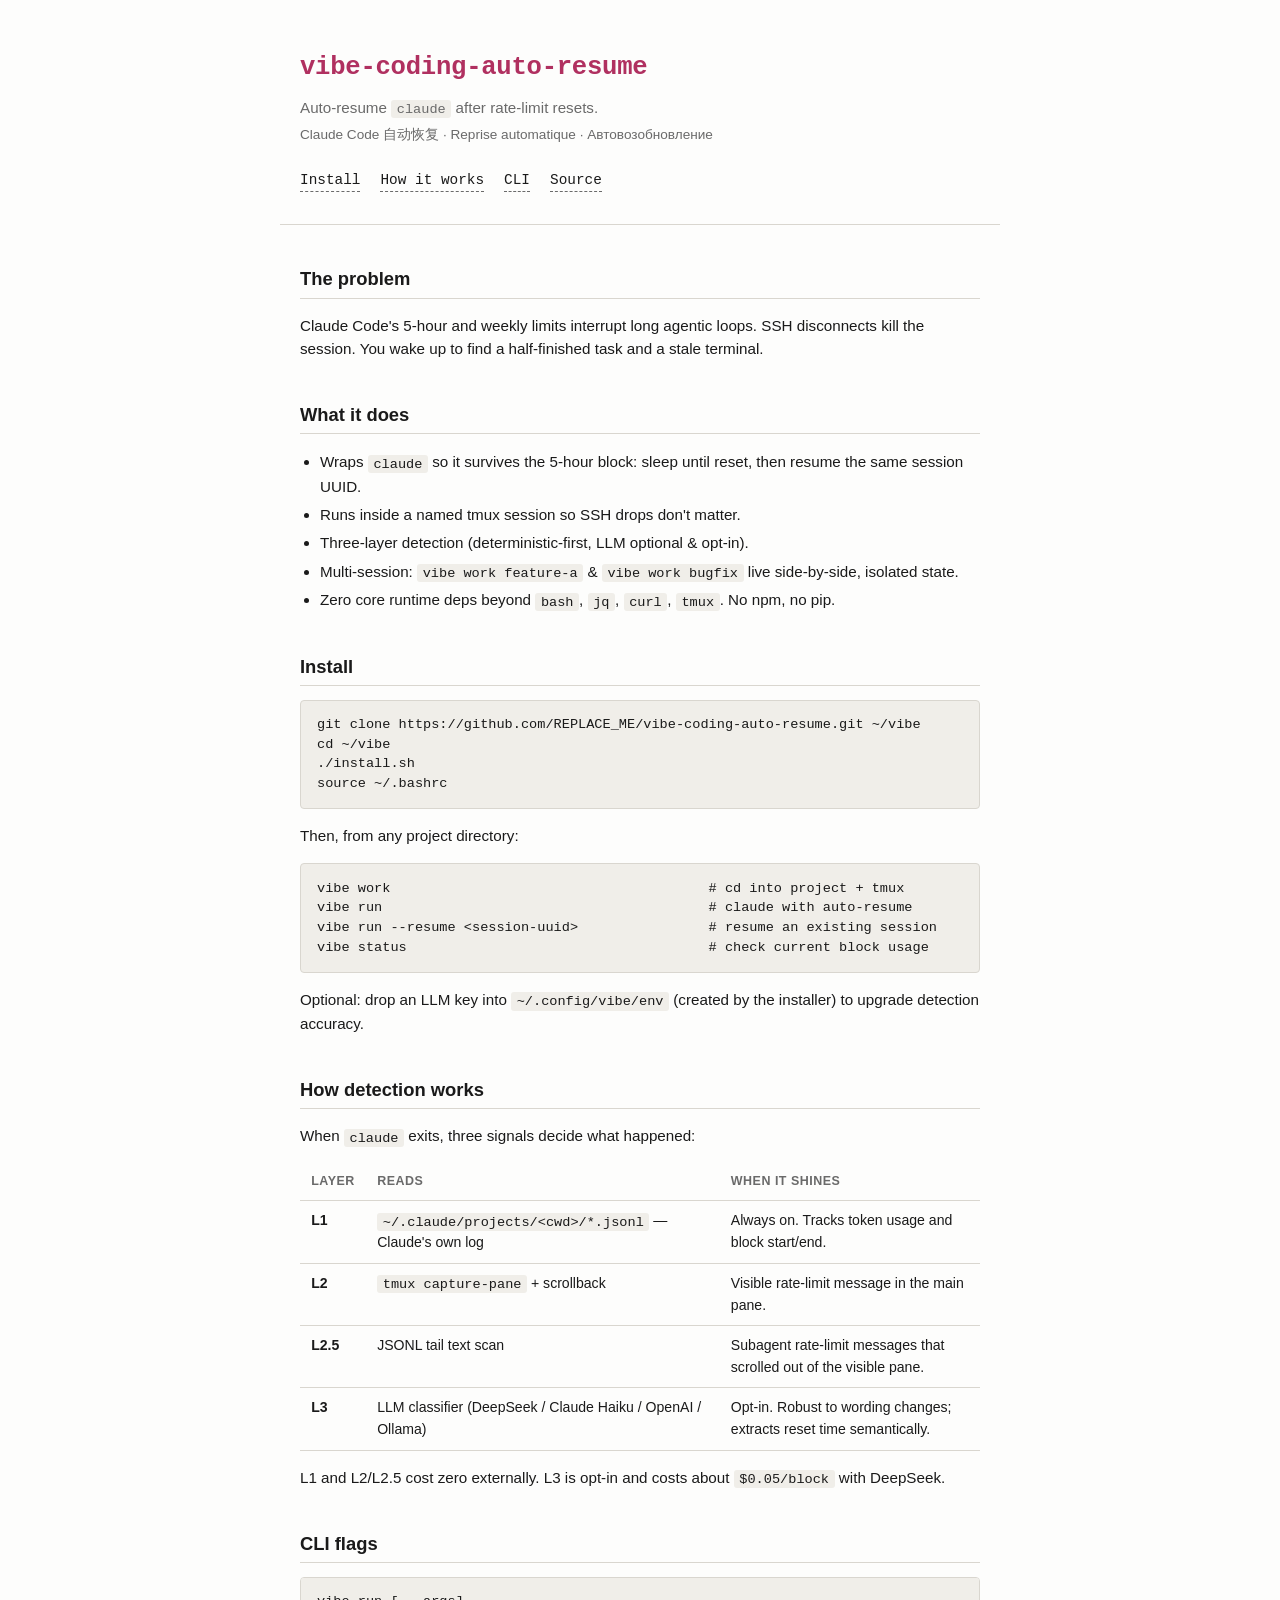
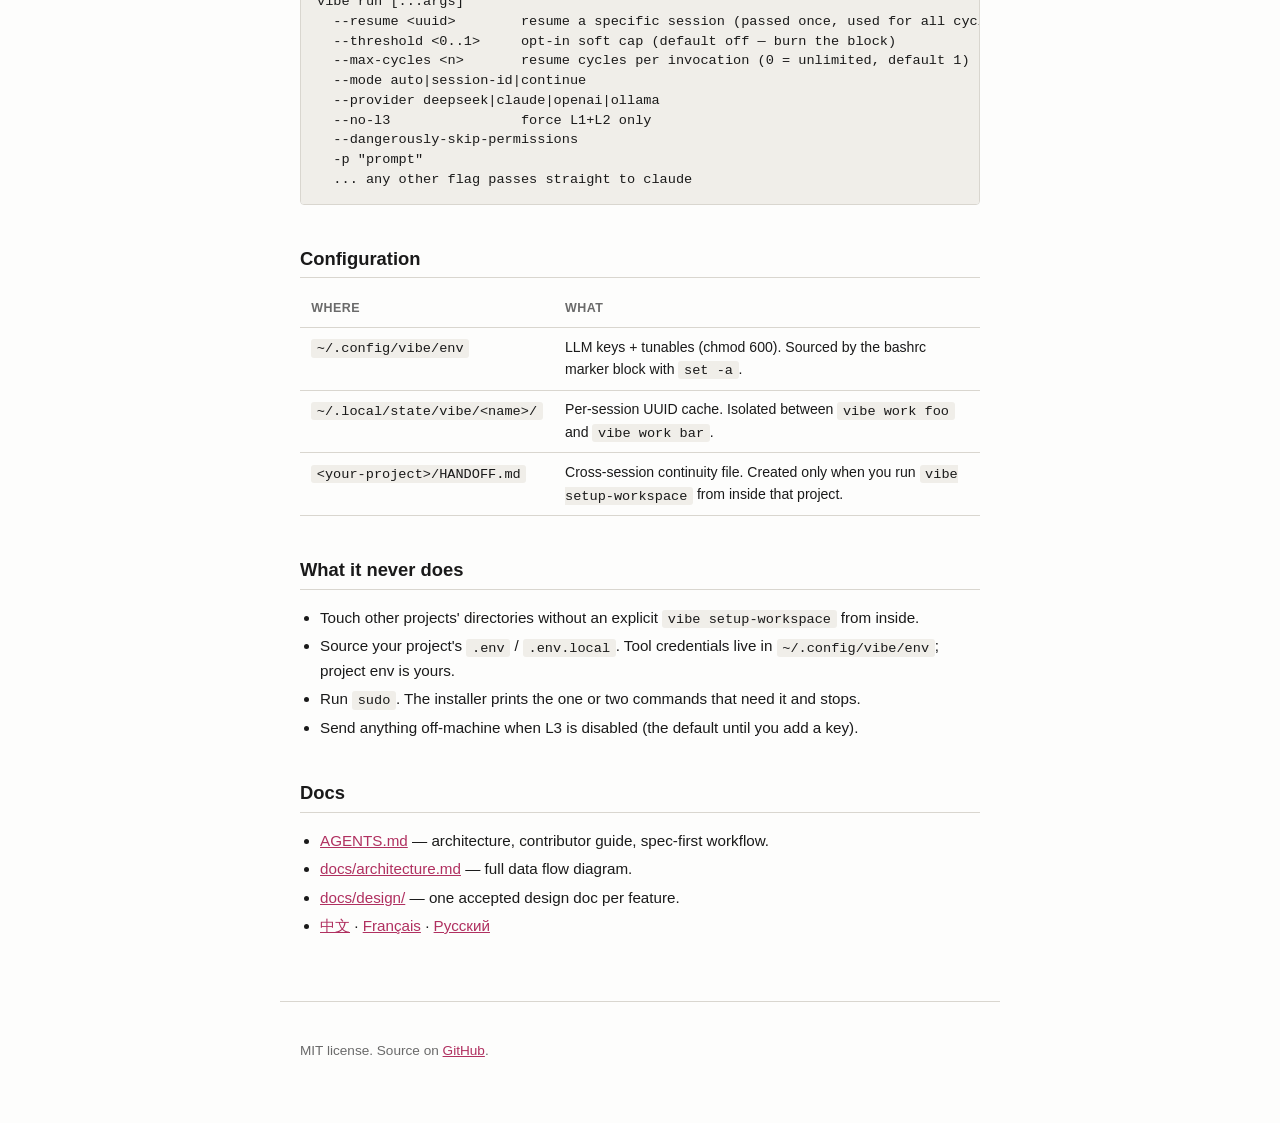
==== site/index.html @ 77d7ab47 "feat: initial public release vibe-coding-auto-resume v1: wraps the Claude Code CLI inside tmux, dete" ====
<!doctype html>
<html lang="en">
<head>
  <meta charset="utf-8">
  <meta name="viewport" content="width=device-width, initial-scale=1">
  <title>vibe-coding-auto-resume — auto-resume Claude Code after rate limits</title>
  <meta name="description" content="Auto-resume Claude Code CLI after rate-limit resets. Claude Code 自动恢复. Reprise automatique Claude Code. Автовозобновление Claude Code. tmux + JSONL + optional LLM detection.">
  <link rel="stylesheet" href="style.css">
</head>
<body>

<header>
  <h1>vibe-coding-auto-resume</h1>
  <p class="tagline">Auto-resume <code>claude</code> after rate-limit resets. <span class="alt">Claude Code 自动恢复 · Reprise automatique · Автовозобновление</span></p>
  <nav>
    <a href="#install">Install</a>
    <a href="#how">How it works</a>
    <a href="#flags">CLI</a>
    <a href="https://github.com/REPLACE_ME/vibe-coding-auto-resume">Source</a>
  </nav>
</header>

<main>

<section>
  <h2>The problem</h2>
  <p>Claude Code's 5-hour and weekly limits interrupt long agentic loops. SSH disconnects kill the session. You wake up to find a half-finished task and a stale terminal.</p>
</section>

<section>
  <h2>What it does</h2>
  <ul>
    <li>Wraps <code>claude</code> so it survives the 5-hour block: sleep until reset, then resume the same session UUID.</li>
    <li>Runs inside a named tmux session so SSH drops don't matter.</li>
    <li>Three-layer detection (deterministic-first, LLM optional &amp; opt-in).</li>
    <li>Multi-session: <code>vibe work feature-a</code> &amp; <code>vibe work bugfix</code> live side-by-side, isolated state.</li>
    <li>Zero core runtime deps beyond <code>bash</code>, <code>jq</code>, <code>curl</code>, <code>tmux</code>. No npm, no pip.</li>
  </ul>
</section>

<section id="install">
  <h2>Install</h2>
<pre><code>git clone https://github.com/REPLACE_ME/vibe-coding-auto-resume.git ~/vibe
cd ~/vibe
./install.sh
source ~/.bashrc</code></pre>
  <p>Then, from any project directory:</p>
<pre><code>vibe work                                       # cd into project + tmux
vibe run                                        # claude with auto-resume
vibe run --resume &lt;session-uuid&gt;                # resume an existing session
vibe status                                     # check current block usage</code></pre>
  <p>Optional: drop an LLM key into <code>~/.config/vibe/env</code> (created by the installer) to upgrade detection accuracy.</p>
</section>

<section id="how">
  <h2>How detection works</h2>
  <p>When <code>claude</code> exits, three signals decide what happened:</p>
  <table>
    <tr><th>Layer</th><th>Reads</th><th>When it shines</th></tr>
    <tr><td><strong>L1</strong></td><td><code>~/.claude/projects/&lt;cwd&gt;/*.jsonl</code> — Claude's own log</td><td>Always on. Tracks token usage and block start/end.</td></tr>
    <tr><td><strong>L2</strong></td><td><code>tmux capture-pane</code> + scrollback</td><td>Visible rate-limit message in the main pane.</td></tr>
    <tr><td><strong>L2.5</strong></td><td>JSONL tail text scan</td><td>Subagent rate-limit messages that scrolled out of the visible pane.</td></tr>
    <tr><td><strong>L3</strong></td><td>LLM classifier (DeepSeek / Claude Haiku / OpenAI / Ollama)</td><td>Opt-in. Robust to wording changes; extracts reset time semantically.</td></tr>
  </table>
  <p>L1 and L2/L2.5 cost zero externally. L3 is opt-in and costs about <code>$0.05/block</code> with DeepSeek.</p>
</section>

<section id="flags">
  <h2>CLI flags</h2>
<pre><code>vibe run [...args]
  --resume &lt;uuid&gt;        resume a specific session (passed once, used for all cycles)
  --threshold &lt;0..1&gt;     opt-in soft cap (default off — burn the block)
  --max-cycles &lt;n&gt;       resume cycles per invocation (0 = unlimited, default 1)
  --mode auto|session-id|continue
  --provider deepseek|claude|openai|ollama
  --no-l3                force L1+L2 only
  --dangerously-skip-permissions
  -p "prompt"
  ... any other flag passes straight to claude</code></pre>
</section>

<section>
  <h2>Configuration</h2>
  <table>
    <tr><th>Where</th><th>What</th></tr>
    <tr><td><code>~/.config/vibe/env</code></td><td>LLM keys + tunables (chmod 600). Sourced by the bashrc marker block with <code>set -a</code>.</td></tr>
    <tr><td><code>~/.local/state/vibe/&lt;name&gt;/</code></td><td>Per-session UUID cache. Isolated between <code>vibe work foo</code> and <code>vibe work bar</code>.</td></tr>
    <tr><td><code>&lt;your-project&gt;/HANDOFF.md</code></td><td>Cross-session continuity file. Created only when you run <code>vibe setup-workspace</code> from inside that project.</td></tr>
  </table>
</section>

<section>
  <h2>What it never does</h2>
  <ul>
    <li>Touch other projects' directories without an explicit <code>vibe setup-workspace</code> from inside.</li>
    <li>Source your project's <code>.env</code> / <code>.env.local</code>. Tool credentials live in <code>~/.config/vibe/env</code>; project env is yours.</li>
    <li>Run <code>sudo</code>. The installer prints the one or two commands that need it and stops.</li>
    <li>Send anything off-machine when L3 is disabled (the default until you add a key).</li>
  </ul>
</section>

<section>
  <h2>Docs</h2>
  <ul>
    <li><a href="https://github.com/REPLACE_ME/vibe-coding-auto-resume/blob/main/AGENTS.md">AGENTS.md</a> — architecture, contributor guide, spec-first workflow.</li>
    <li><a href="https://github.com/REPLACE_ME/vibe-coding-auto-resume/blob/main/docs/architecture.md">docs/architecture.md</a> — full data flow diagram.</li>
    <li><a href="https://github.com/REPLACE_ME/vibe-coding-auto-resume/tree/main/docs/design">docs/design/</a> — one accepted design doc per feature.</li>
    <li><a href="https://github.com/REPLACE_ME/vibe-coding-auto-resume/blob/main/README.zh.md">中文</a> · <a href="https://github.com/REPLACE_ME/vibe-coding-auto-resume/blob/main/README.fr.md">Français</a> · <a href="https://github.com/REPLACE_ME/vibe-coding-auto-resume/blob/main/README.ru.md">Русский</a></li>
  </ul>
</section>

</main>

<footer>
  <p>MIT license. Source on <a href="https://github.com/REPLACE_ME/vibe-coding-auto-resume">GitHub</a>.</p>
</footer>

</body>
</html>
---- site/style.css ----
/* vibe-coding-auto-resume — minimal terminal-flavored site. No JS. */

:root {
  --bg: #fdfdfc;
  --fg: #1a1a1a;
  --muted: #6a6a6a;
  --accent: #b03060;
  --code-bg: #f0eee9;
  --border: #d9d6cf;
  --max-w: 720px;
}

@media (prefers-color-scheme: dark) {
  :root {
    --bg: #1a1a1a;
    --fg: #e8e6e0;
    --muted: #9a9890;
    --accent: #ff8aa5;
    --code-bg: #262420;
    --border: #3a3833;
  }
}

* { box-sizing: border-box; }

html { font-size: 16px; }

body {
  font-family: -apple-system, BlinkMacSystemFont, "Segoe UI", "Helvetica Neue", "PingFang SC", "Hiragino Sans GB", "Microsoft YaHei", sans-serif;
  line-height: 1.55;
  margin: 0;
  padding: 0;
  color: var(--fg);
  background: var(--bg);
  -webkit-font-smoothing: antialiased;
}

header, main, footer {
  max-width: var(--max-w);
  margin: 0 auto;
  padding: 0 1.25rem;
}

header {
  padding-top: 3rem;
  padding-bottom: 2rem;
  border-bottom: 1px solid var(--border);
  margin-bottom: 2rem;
}

h1 {
  font-family: ui-monospace, SFMono-Regular, "SF Mono", Menlo, Consolas, "Liberation Mono", monospace;
  font-size: 1.6rem;
  margin: 0 0 0.5rem;
  color: var(--accent);
  letter-spacing: -0.01em;
}

h2 {
  font-size: 1.15rem;
  margin-top: 2.5rem;
  margin-bottom: 0.75rem;
  border-bottom: 1px solid var(--border);
  padding-bottom: 0.25rem;
}

.tagline {
  color: var(--muted);
  margin: 0.5rem 0 1.5rem;
  font-size: 0.95rem;
}

.alt {
  color: var(--muted);
  font-size: 0.85rem;
  display: block;
  margin-top: 0.25rem;
}

nav {
  display: flex;
  gap: 1.25rem;
  flex-wrap: wrap;
  font-family: ui-monospace, SFMono-Regular, monospace;
  font-size: 0.9rem;
}

nav a {
  color: var(--fg);
  text-decoration: none;
  border-bottom: 1px dashed var(--muted);
}
nav a:hover { color: var(--accent); border-bottom-style: solid; }

main p, main li { font-size: 0.95rem; }

a { color: var(--accent); }
a:hover { text-decoration: underline; }

code, pre {
  font-family: ui-monospace, SFMono-Regular, "SF Mono", Menlo, Consolas, "Liberation Mono", monospace;
  font-size: 0.85rem;
}

code {
  background: var(--code-bg);
  padding: 0.1rem 0.35rem;
  border-radius: 3px;
}

pre {
  background: var(--code-bg);
  padding: 0.9rem 1rem;
  border-radius: 4px;
  border: 1px solid var(--border);
  overflow-x: auto;
  line-height: 1.45;
}

pre code {
  background: transparent;
  padding: 0;
}

table {
  border-collapse: collapse;
  width: 100%;
  margin: 0.75rem 0;
  font-size: 0.88rem;
}

th, td {
  text-align: left;
  vertical-align: top;
  padding: 0.55rem 0.7rem;
  border-bottom: 1px solid var(--border);
}

th {
  font-weight: 600;
  color: var(--muted);
  font-size: 0.78rem;
  text-transform: uppercase;
  letter-spacing: 0.04em;
}

ul {
  padding-left: 1.25rem;
}

li { margin: 0.3rem 0; }

footer {
  margin-top: 4rem;
  padding-top: 1.5rem;
  padding-bottom: 3rem;
  border-top: 1px solid var(--border);
  color: var(--muted);
  font-size: 0.85rem;
}

@media (max-width: 540px) {
  h1 { font-size: 1.35rem; }
  h2 { font-size: 1.05rem; }
  nav { gap: 0.9rem; }
  table { font-size: 0.82rem; }
  pre, code { font-size: 0.78rem; }
}
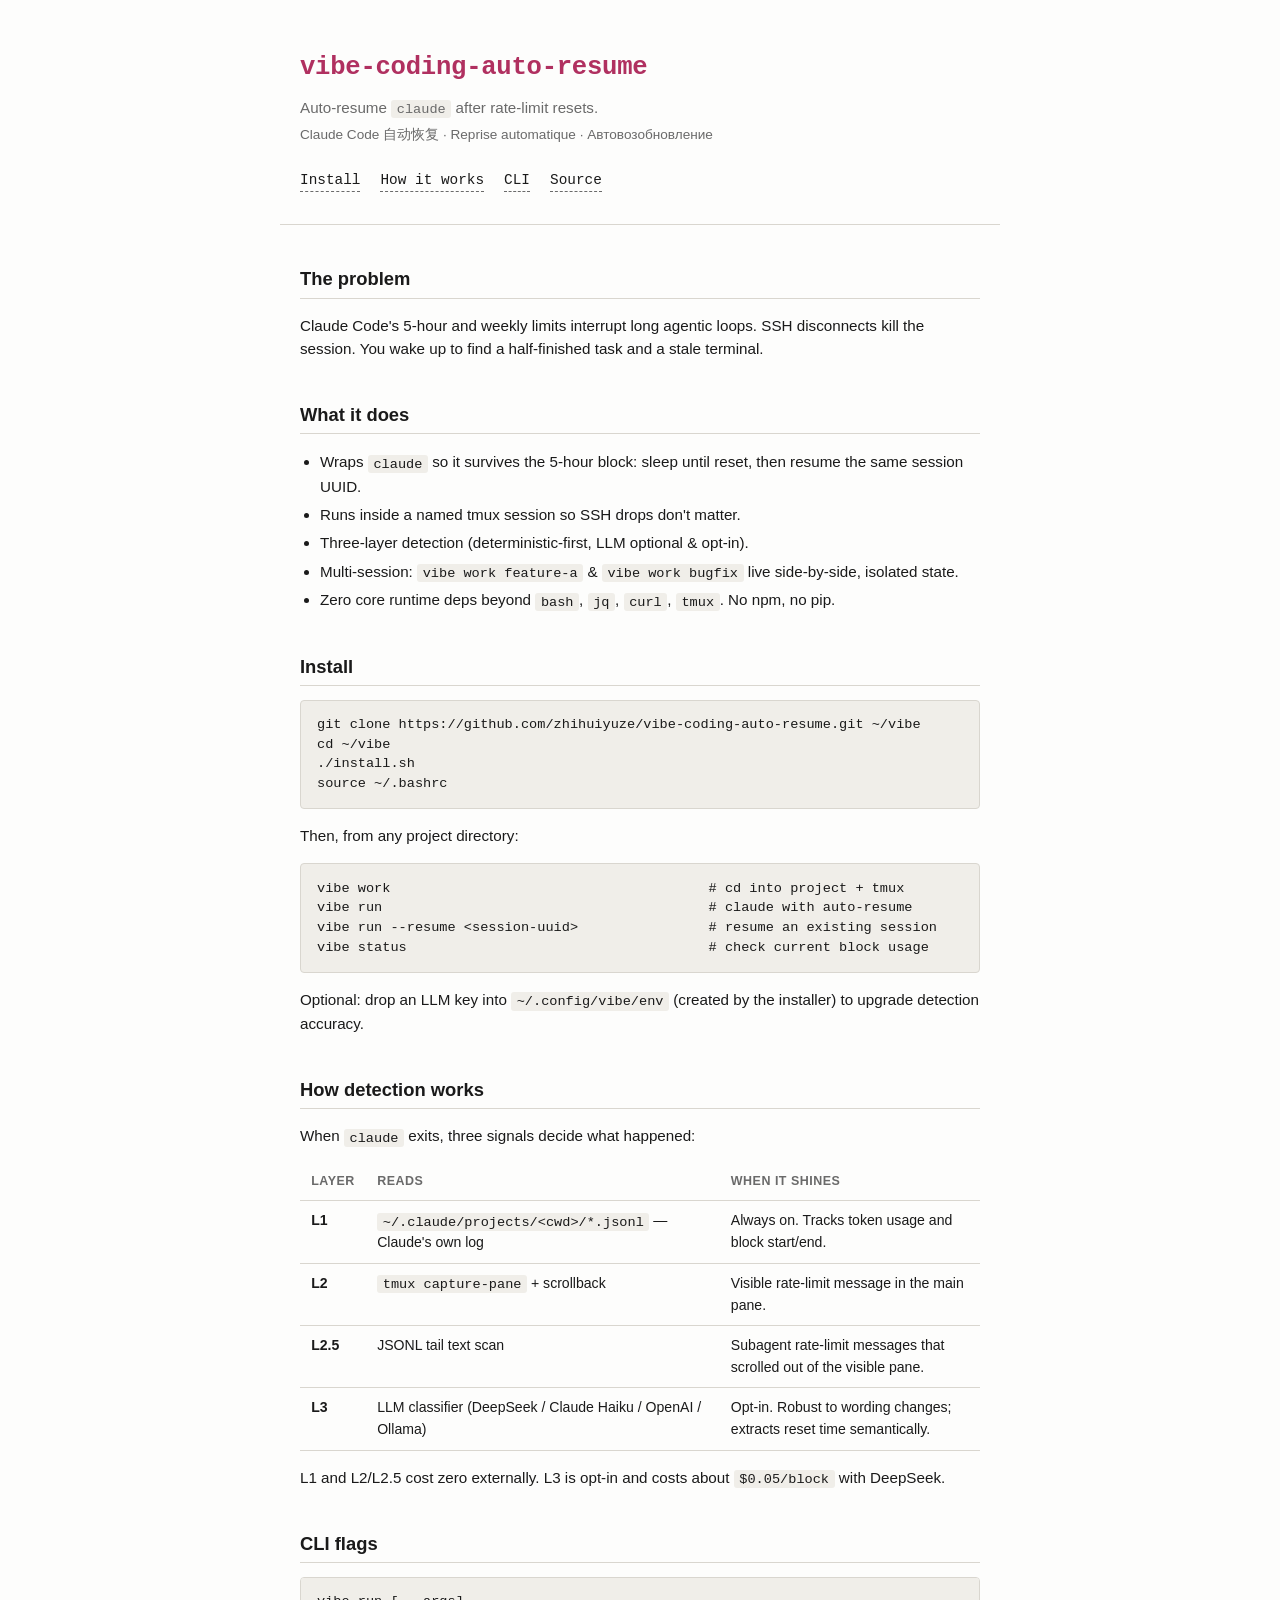
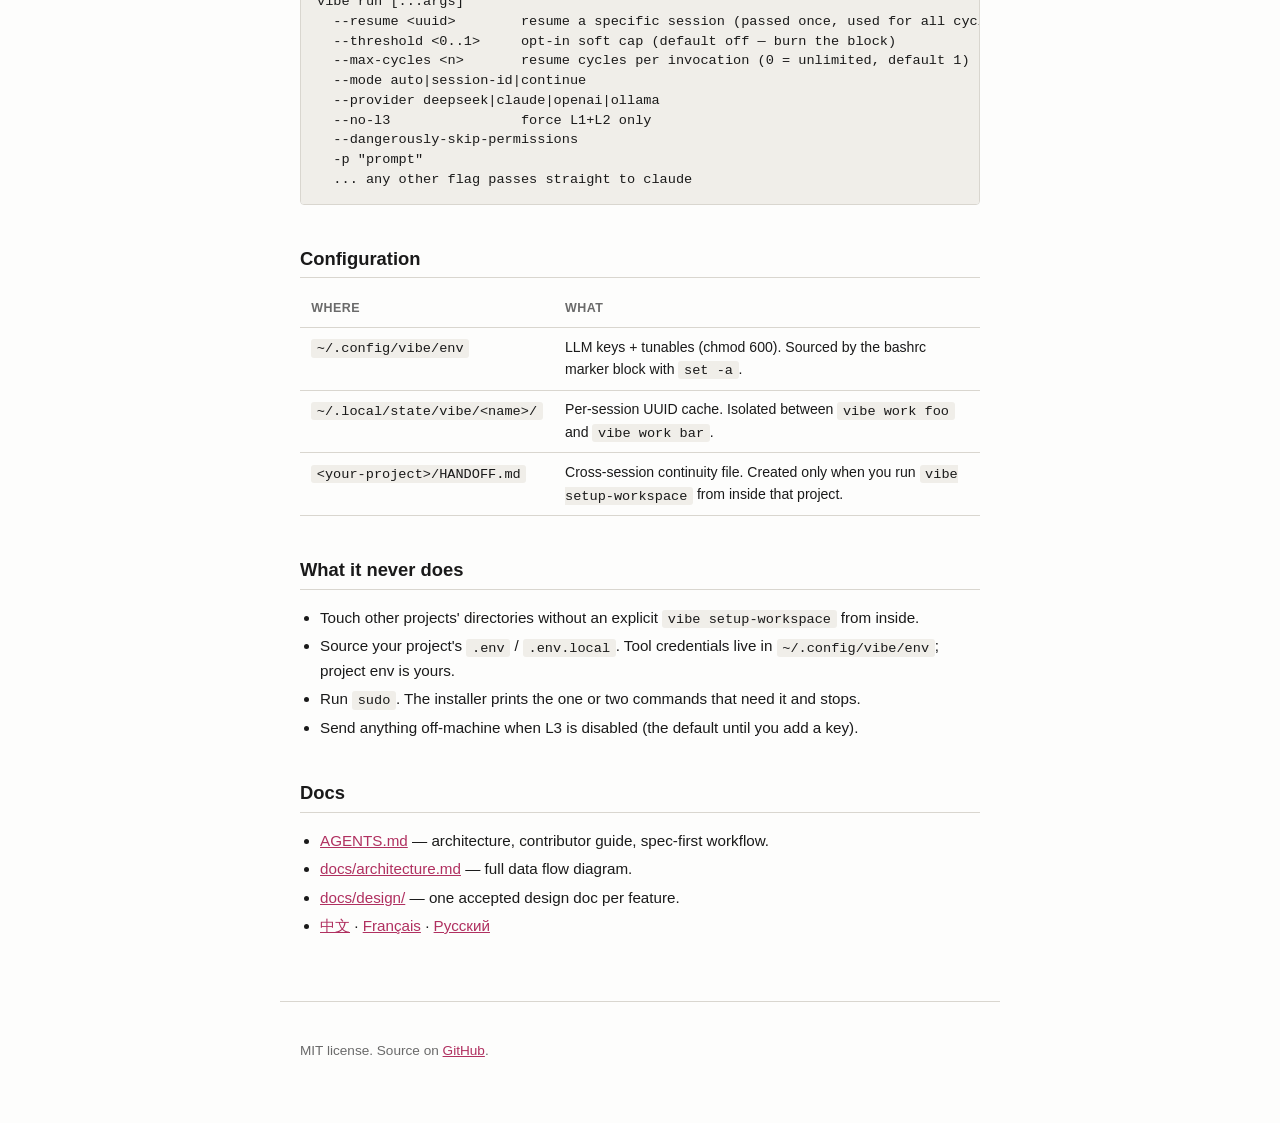
==== commit 213b29a6: "docs(site): point links to zhihuiyuze/vibe-coding-auto-resume" ====
--- a/site/index.html
+++ b/site/index.html
@@ -16,7 +16,7 @@
     <a href="#install">Install</a>
     <a href="#how">How it works</a>
     <a href="#flags">CLI</a>
-    <a href="https://github.com/REPLACE_ME/vibe-coding-auto-resume">Source</a>
+    <a href="https://github.com/zhihuiyuze/vibe-coding-auto-resume">Source</a>
   </nav>
 </header>
 
@@ -40,7 +40,7 @@
 
 <section id="install">
   <h2>Install</h2>
-<pre><code>git clone https://github.com/REPLACE_ME/vibe-coding-auto-resume.git ~/vibe
+<pre><code>git clone https://github.com/zhihuiyuze/vibe-coding-auto-resume.git ~/vibe
 cd ~/vibe
 ./install.sh
 source ~/.bashrc</code></pre>
@@ -102,17 +102,17 @@
 <section>
   <h2>Docs</h2>
   <ul>
-    <li><a href="https://github.com/REPLACE_ME/vibe-coding-auto-resume/blob/main/AGENTS.md">AGENTS.md</a> — architecture, contributor guide, spec-first workflow.</li>
-    <li><a href="https://github.com/REPLACE_ME/vibe-coding-auto-resume/blob/main/docs/architecture.md">docs/architecture.md</a> — full data flow diagram.</li>
-    <li><a href="https://github.com/REPLACE_ME/vibe-coding-auto-resume/tree/main/docs/design">docs/design/</a> — one accepted design doc per feature.</li>
-    <li><a href="https://github.com/REPLACE_ME/vibe-coding-auto-resume/blob/main/README.zh.md">中文</a> · <a href="https://github.com/REPLACE_ME/vibe-coding-auto-resume/blob/main/README.fr.md">Français</a> · <a href="https://github.com/REPLACE_ME/vibe-coding-auto-resume/blob/main/README.ru.md">Русский</a></li>
+    <li><a href="https://github.com/zhihuiyuze/vibe-coding-auto-resume/blob/main/AGENTS.md">AGENTS.md</a> — architecture, contributor guide, spec-first workflow.</li>
+    <li><a href="https://github.com/zhihuiyuze/vibe-coding-auto-resume/blob/main/docs/architecture.md">docs/architecture.md</a> — full data flow diagram.</li>
+    <li><a href="https://github.com/zhihuiyuze/vibe-coding-auto-resume/tree/main/docs/design">docs/design/</a> — one accepted design doc per feature.</li>
+    <li><a href="https://github.com/zhihuiyuze/vibe-coding-auto-resume/blob/main/README.zh.md">中文</a> · <a href="https://github.com/zhihuiyuze/vibe-coding-auto-resume/blob/main/README.fr.md">Français</a> · <a href="https://github.com/zhihuiyuze/vibe-coding-auto-resume/blob/main/README.ru.md">Русский</a></li>
   </ul>
 </section>
 
 </main>
 
 <footer>
-  <p>MIT license. Source on <a href="https://github.com/REPLACE_ME/vibe-coding-auto-resume">GitHub</a>.</p>
+  <p>MIT license. Source on <a href="https://github.com/zhihuiyuze/vibe-coding-auto-resume">GitHub</a>.</p>
 </footer>
 
 </body>
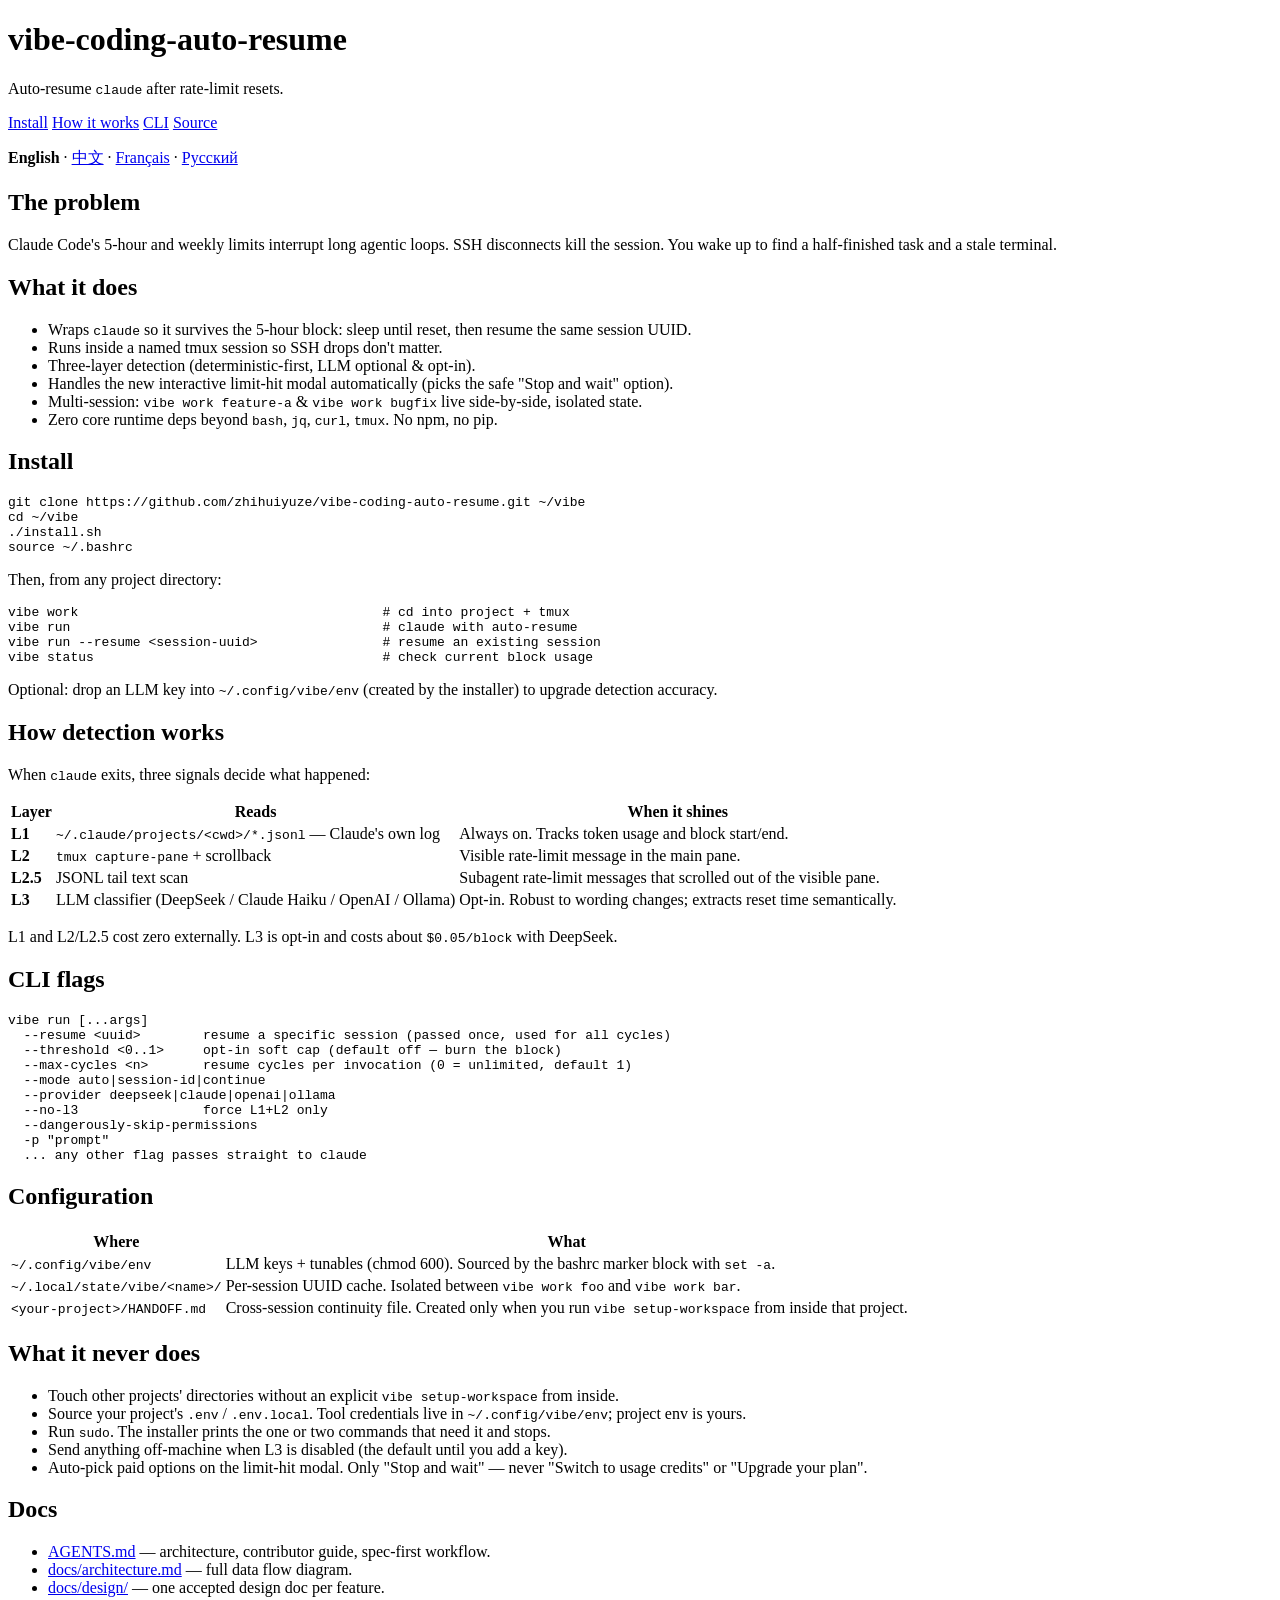
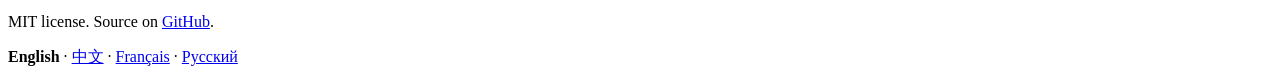
==== commit cc9a22a5: "docs: scenario-led READMEs + multilingual site (EN/ZH/FR/RU) + SEO READMEs (all 4 langs) restructure" ====
--- a/site/index.html
+++ b/site/index.html
@@ -3,21 +3,64 @@
 <head>
   <meta charset="utf-8">
   <meta name="viewport" content="width=device-width, initial-scale=1">
+  <meta name="theme-color" content="#fdfdfc" media="(prefers-color-scheme: light)">
+  <meta name="theme-color" content="#1a1a1a" media="(prefers-color-scheme: dark)">
+
   <title>vibe-coding-auto-resume — auto-resume Claude Code after rate limits</title>
-  <meta name="description" content="Auto-resume Claude Code CLI after rate-limit resets. Claude Code 自动恢复. Reprise automatique Claude Code. Автовозобновление Claude Code. tmux + JSONL + optional LLM detection.">
-  <link rel="stylesheet" href="style.css">
+  <meta name="description" content="Wraps the Claude Code CLI inside tmux, sleeps until the rate-limit resets, then resumes the same session. Zero-dep core; optional LLM for nuanced detection.">
+
+  <link rel="canonical" href="https://vibe-resume.huize.org/">
+  <link rel="alternate" hreflang="en"        href="https://vibe-resume.huize.org/">
+  <link rel="alternate" hreflang="zh"        href="https://vibe-resume.huize.org/zh/">
+  <link rel="alternate" hreflang="fr"        href="https://vibe-resume.huize.org/fr/">
+  <link rel="alternate" hreflang="ru"        href="https://vibe-resume.huize.org/ru/">
+  <link rel="alternate" hreflang="x-default" href="https://vibe-resume.huize.org/">
+
+  <meta property="og:type"           content="website">
+  <meta property="og:site_name"      content="vibe-coding-auto-resume">
+  <meta property="og:title"          content="vibe-coding-auto-resume — auto-resume Claude Code after rate limits">
+  <meta property="og:description"    content="Wraps the Claude Code CLI inside tmux, sleeps until the rate-limit resets, then resumes the same session.">
+  <meta property="og:url"            content="https://vibe-resume.huize.org/">
+  <meta property="og:locale"         content="en_US">
+  <meta property="og:locale:alternate" content="zh_CN">
+  <meta property="og:locale:alternate" content="fr_FR">
+  <meta property="og:locale:alternate" content="ru_RU">
+
+  <meta name="twitter:card"        content="summary">
+  <meta name="twitter:title"       content="vibe-coding-auto-resume">
+  <meta name="twitter:description" content="Auto-resume Claude Code after rate-limit resets. tmux + JSONL + optional LLM.">
+
+  <link rel="stylesheet" href="/style.css">
+
+  <script type="application/ld+json">
+  {
+    "@context": "https://schema.org",
+    "@type": "SoftwareApplication",
+    "name": "vibe-coding-auto-resume",
+    "description": "Auto-resume Claude Code CLI after rate-limit resets. tmux + JSONL parsing + optional LLM detection.",
+    "url": "https://vibe-resume.huize.org/",
+    "applicationCategory": "DeveloperApplication",
+    "operatingSystem": "Linux, macOS",
+    "license": "https://opensource.org/licenses/MIT",
+    "codeRepository": "https://github.com/zhihuiyuze/vibe-coding-auto-resume",
+    "programmingLanguage": "Shell",
+    "offers": { "@type": "Offer", "price": "0", "priceCurrency": "USD" },
+    "inLanguage": ["en", "zh", "fr", "ru"]
+  }
+  </script>
 </head>
 <body>
 
 <header>
   <h1>vibe-coding-auto-resume</h1>
-  <p class="tagline">Auto-resume <code>claude</code> after rate-limit resets. <span class="alt">Claude Code 自动恢复 · Reprise automatique · Автовозобновление</span></p>
+  <p class="tagline">Auto-resume <code>claude</code> after rate-limit resets.</p>
   <nav>
     <a href="#install">Install</a>
     <a href="#how">How it works</a>
     <a href="#flags">CLI</a>
     <a href="https://github.com/zhihuiyuze/vibe-coding-auto-resume">Source</a>
   </nav>
+  <p class="langs"><strong>English</strong> · <a href="/zh/">中文</a> · <a href="/fr/">Français</a> · <a href="/ru/">Русский</a></p>
 </header>
 
 <main>
@@ -33,6 +76,7 @@
     <li>Wraps <code>claude</code> so it survives the 5-hour block: sleep until reset, then resume the same session UUID.</li>
     <li>Runs inside a named tmux session so SSH drops don't matter.</li>
     <li>Three-layer detection (deterministic-first, LLM optional &amp; opt-in).</li>
+    <li>Handles the new interactive limit-hit modal automatically (picks the safe "Stop and wait" option).</li>
     <li>Multi-session: <code>vibe work feature-a</code> &amp; <code>vibe work bugfix</code> live side-by-side, isolated state.</li>
     <li>Zero core runtime deps beyond <code>bash</code>, <code>jq</code>, <code>curl</code>, <code>tmux</code>. No npm, no pip.</li>
   </ul>
@@ -96,6 +140,7 @@
     <li>Source your project's <code>.env</code> / <code>.env.local</code>. Tool credentials live in <code>~/.config/vibe/env</code>; project env is yours.</li>
     <li>Run <code>sudo</code>. The installer prints the one or two commands that need it and stops.</li>
     <li>Send anything off-machine when L3 is disabled (the default until you add a key).</li>
+    <li>Auto-pick paid options on the limit-hit modal. Only "Stop and wait" — never "Switch to usage credits" or "Upgrade your plan".</li>
   </ul>
 </section>
 
@@ -105,7 +150,6 @@
     <li><a href="https://github.com/zhihuiyuze/vibe-coding-auto-resume/blob/main/AGENTS.md">AGENTS.md</a> — architecture, contributor guide, spec-first workflow.</li>
     <li><a href="https://github.com/zhihuiyuze/vibe-coding-auto-resume/blob/main/docs/architecture.md">docs/architecture.md</a> — full data flow diagram.</li>
     <li><a href="https://github.com/zhihuiyuze/vibe-coding-auto-resume/tree/main/docs/design">docs/design/</a> — one accepted design doc per feature.</li>
-    <li><a href="https://github.com/zhihuiyuze/vibe-coding-auto-resume/blob/main/README.zh.md">中文</a> · <a href="https://github.com/zhihuiyuze/vibe-coding-auto-resume/blob/main/README.fr.md">Français</a> · <a href="https://github.com/zhihuiyuze/vibe-coding-auto-resume/blob/main/README.ru.md">Русский</a></li>
   </ul>
 </section>
 
@@ -113,6 +157,7 @@
 
 <footer>
   <p>MIT license. Source on <a href="https://github.com/zhihuiyuze/vibe-coding-auto-resume">GitHub</a>.</p>
+  <p class="langs"><strong>English</strong> · <a href="/zh/">中文</a> · <a href="/fr/">Français</a> · <a href="/ru/">Русский</a></p>
 </footer>
 
 </body>
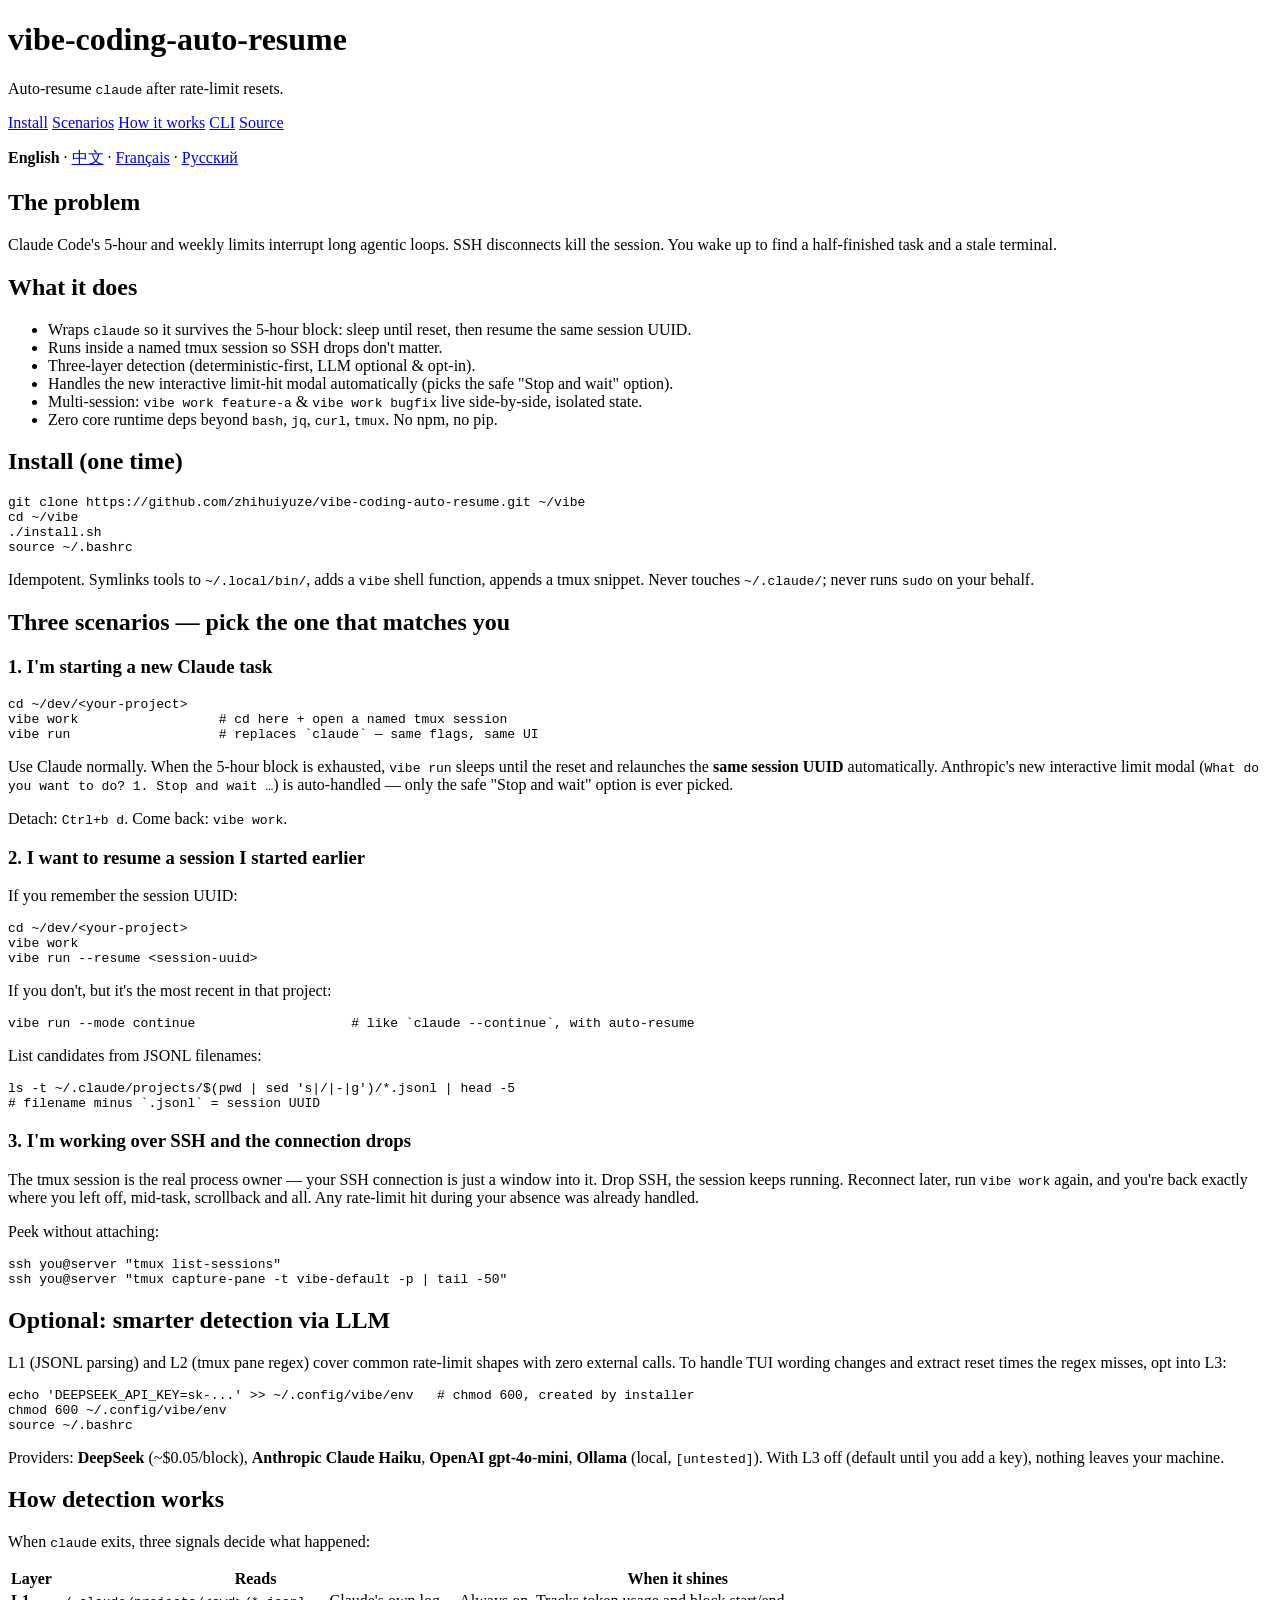
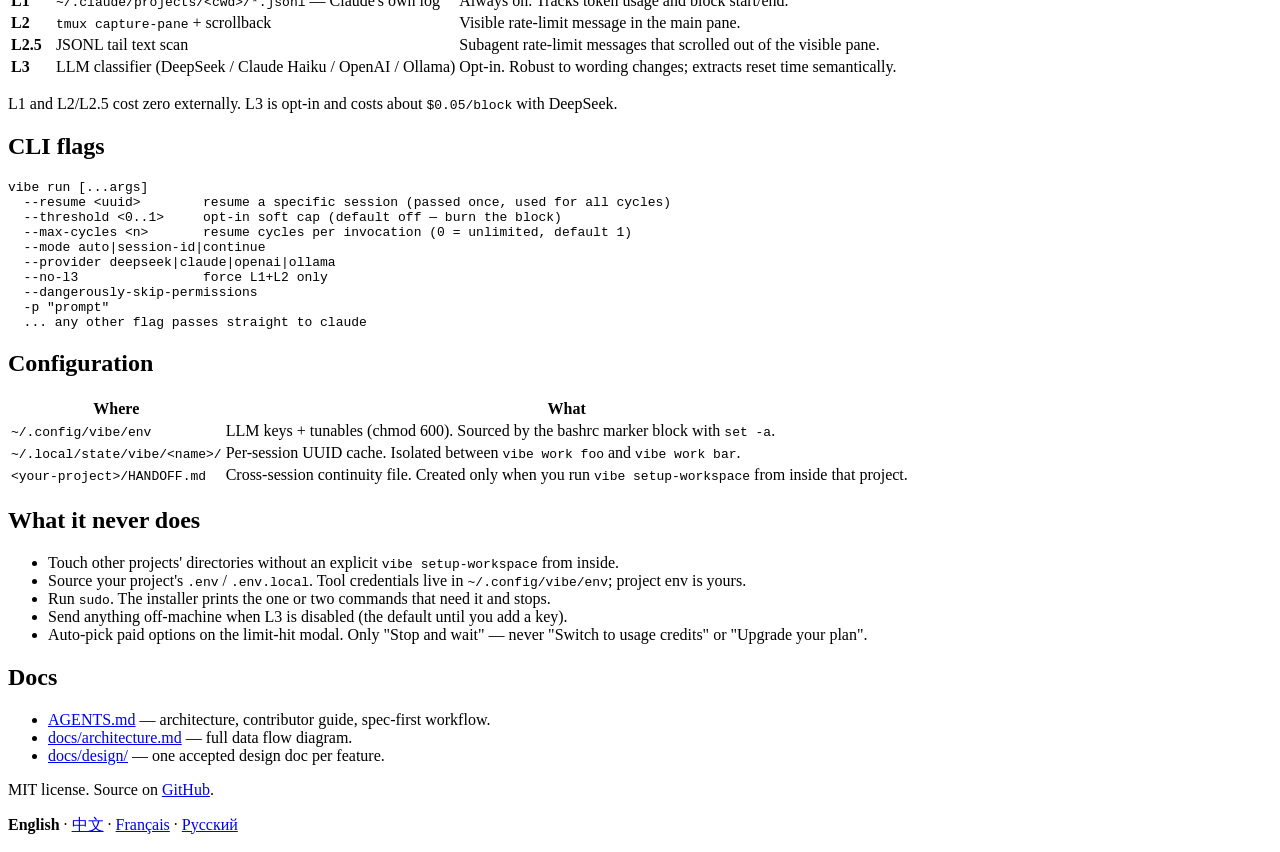
==== commit b5c4aba9: "docs(site): embed three scenarios directly into all 4 locale pages Mirrors the README structure into" ====
--- a/site/index.html
+++ b/site/index.html
@@ -56,6 +56,7 @@
   <p class="tagline">Auto-resume <code>claude</code> after rate-limit resets.</p>
   <nav>
     <a href="#install">Install</a>
+    <a href="#scenarios">Scenarios</a>
     <a href="#how">How it works</a>
     <a href="#flags">CLI</a>
     <a href="https://github.com/zhihuiyuze/vibe-coding-auto-resume">Source</a>
@@ -83,17 +84,49 @@
 </section>
 
 <section id="install">
-  <h2>Install</h2>
+  <h2>Install (one time)</h2>
 <pre><code>git clone https://github.com/zhihuiyuze/vibe-coding-auto-resume.git ~/vibe
 cd ~/vibe
 ./install.sh
 source ~/.bashrc</code></pre>
-  <p>Then, from any project directory:</p>
-<pre><code>vibe work                                       # cd into project + tmux
-vibe run                                        # claude with auto-resume
-vibe run --resume &lt;session-uuid&gt;                # resume an existing session
-vibe status                                     # check current block usage</code></pre>
-  <p>Optional: drop an LLM key into <code>~/.config/vibe/env</code> (created by the installer) to upgrade detection accuracy.</p>
+  <p>Idempotent. Symlinks tools to <code>~/.local/bin/</code>, adds a <code>vibe</code> shell function, appends a tmux snippet. Never touches <code>~/.claude/</code>; never runs <code>sudo</code> on your behalf.</p>
+</section>
+
+<section id="scenarios">
+  <h2>Three scenarios — pick the one that matches you</h2>
+
+  <h3>1. I'm starting a new Claude task</h3>
+<pre><code>cd ~/dev/&lt;your-project&gt;
+vibe work                  # cd here + open a named tmux session
+vibe run                   # replaces `claude` — same flags, same UI</code></pre>
+  <p>Use Claude normally. When the 5-hour block is exhausted, <code>vibe run</code> sleeps until the reset and relaunches the <strong>same session UUID</strong> automatically. Anthropic's new interactive limit modal (<code>What do you want to do? 1. Stop and wait …</code>) is auto-handled — only the safe "Stop and wait" option is ever picked.</p>
+  <p>Detach: <code>Ctrl+b d</code>. Come back: <code>vibe work</code>.</p>
+
+  <h3>2. I want to resume a session I started earlier</h3>
+  <p>If you remember the session UUID:</p>
+<pre><code>cd ~/dev/&lt;your-project&gt;
+vibe work
+vibe run --resume &lt;session-uuid&gt;</code></pre>
+  <p>If you don't, but it's the most recent in that project:</p>
+<pre><code>vibe run --mode continue                    # like `claude --continue`, with auto-resume</code></pre>
+  <p>List candidates from JSONL filenames:</p>
+<pre><code>ls -t ~/.claude/projects/$(pwd | sed 's|/|-|g')/*.jsonl | head -5
+# filename minus `.jsonl` = session UUID</code></pre>
+
+  <h3>3. I'm working over SSH and the connection drops</h3>
+  <p>The tmux session is the real process owner — your SSH connection is just a window into it. Drop SSH, the session keeps running. Reconnect later, run <code>vibe work</code> again, and you're back exactly where you left off, mid-task, scrollback and all. Any rate-limit hit during your absence was already handled.</p>
+  <p>Peek without attaching:</p>
+<pre><code>ssh you@server "tmux list-sessions"
+ssh you@server "tmux capture-pane -t vibe-default -p | tail -50"</code></pre>
+</section>
+
+<section id="llm">
+  <h2>Optional: smarter detection via LLM</h2>
+  <p>L1 (JSONL parsing) and L2 (tmux pane regex) cover common rate-limit shapes with zero external calls. To handle TUI wording changes and extract reset times the regex misses, opt into L3:</p>
+<pre><code>echo 'DEEPSEEK_API_KEY=sk-...' &gt;&gt; ~/.config/vibe/env   # chmod 600, created by installer
+chmod 600 ~/.config/vibe/env
+source ~/.bashrc</code></pre>
+  <p>Providers: <strong>DeepSeek</strong> (~$0.05/block), <strong>Anthropic Claude Haiku</strong>, <strong>OpenAI gpt-4o-mini</strong>, <strong>Ollama</strong> (local, <code>[untested]</code>). With L3 off (default until you add a key), nothing leaves your machine.</p>
 </section>
 
 <section id="how">
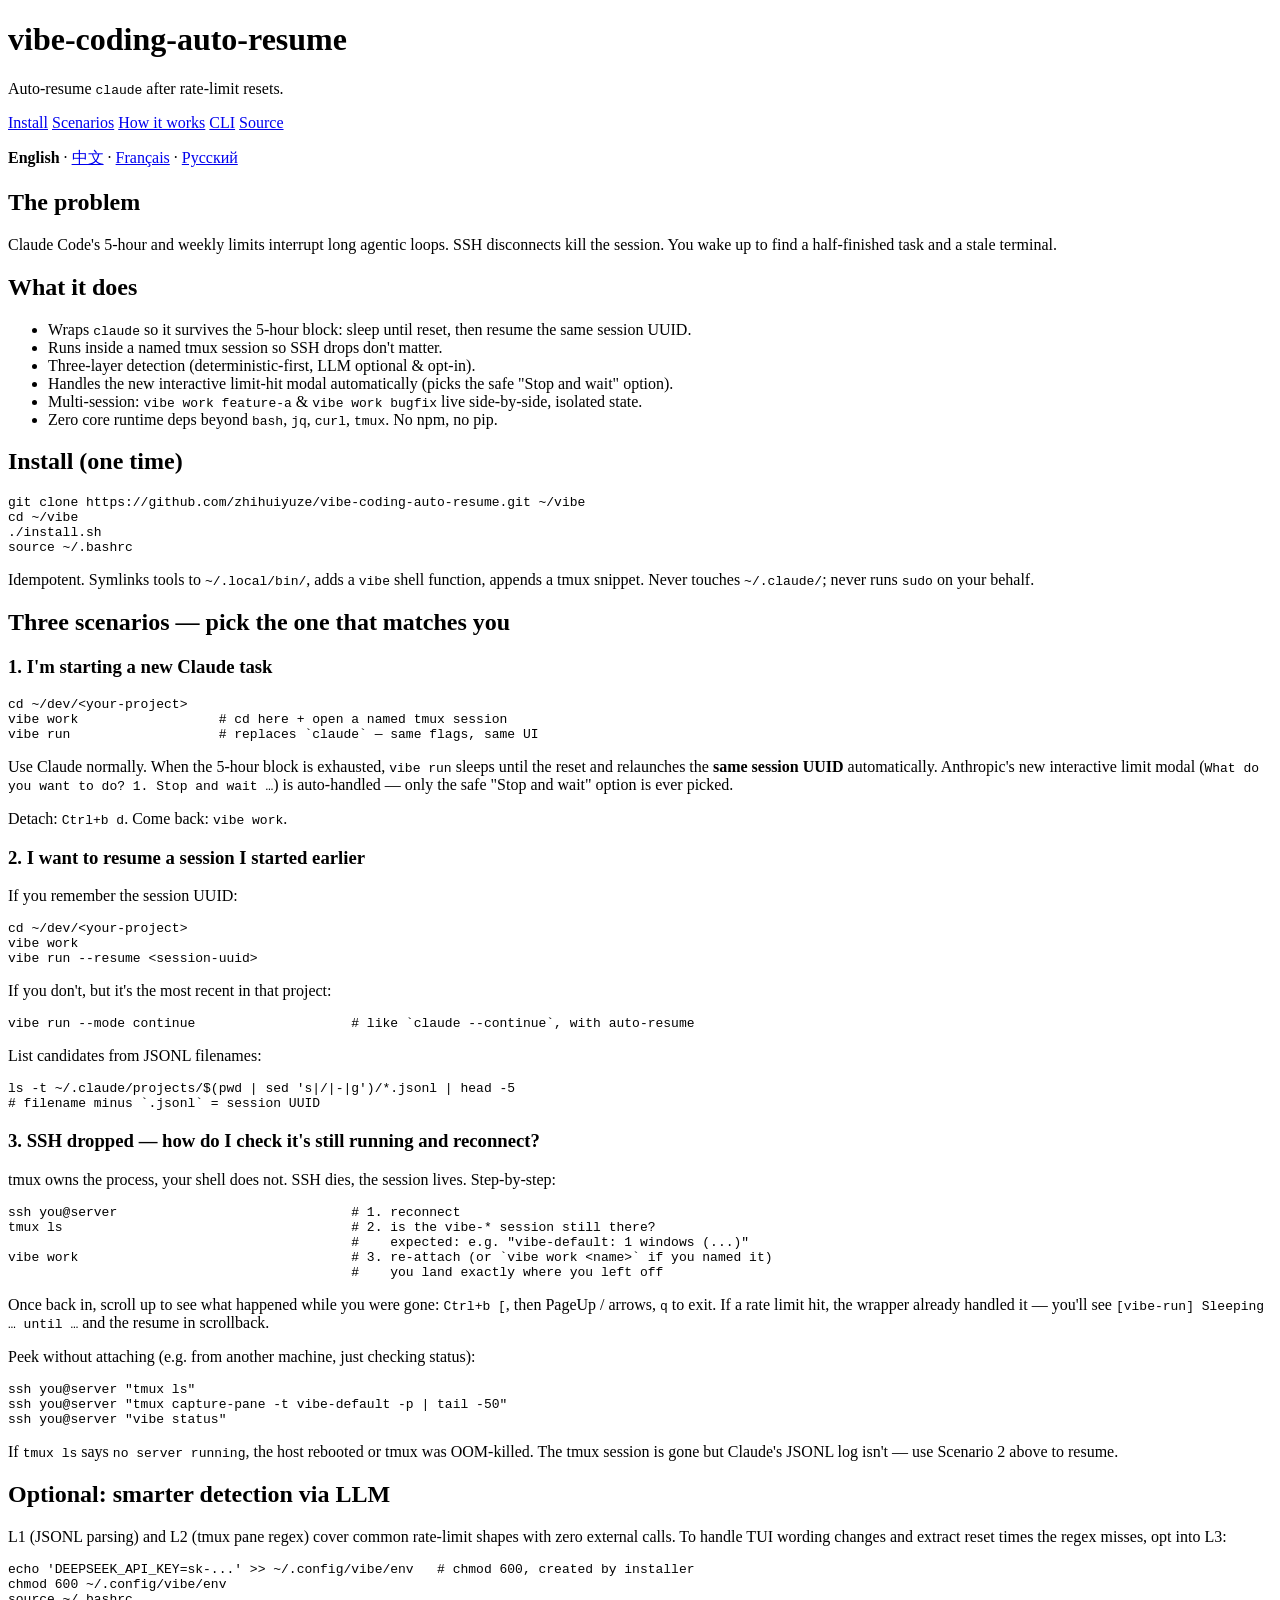
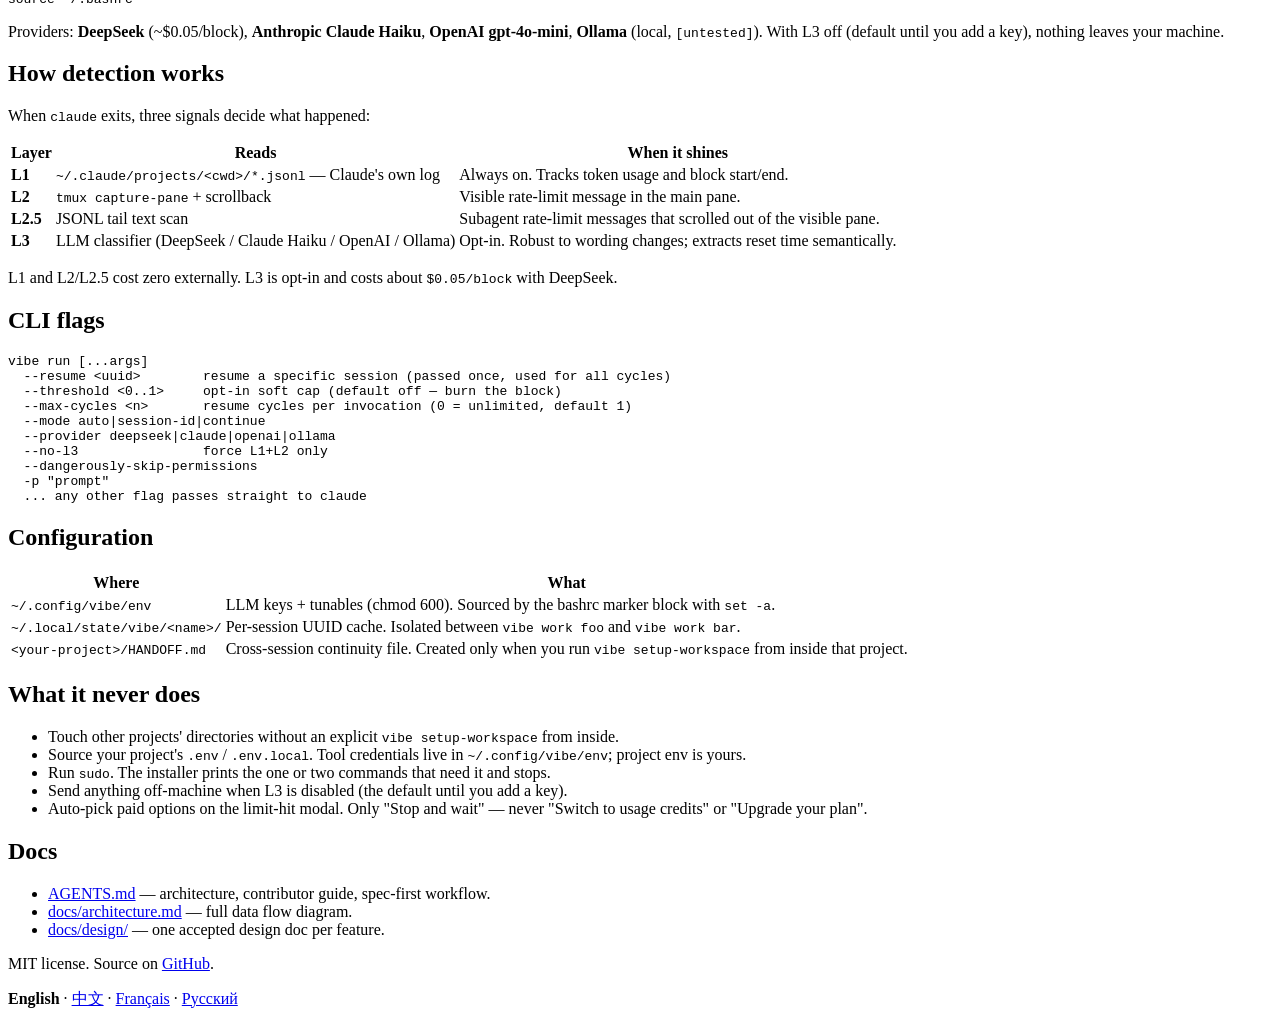
==== commit 467cfb90: "docs(ssh): rewrite SSH-disconnect scenario as a step-by-step recovery The prior version explained th" ====
--- a/site/index.html
+++ b/site/index.html
@@ -113,11 +113,19 @@
 <pre><code>ls -t ~/.claude/projects/$(pwd | sed 's|/|-|g')/*.jsonl | head -5
 # filename minus `.jsonl` = session UUID</code></pre>
 
-  <h3>3. I'm working over SSH and the connection drops</h3>
-  <p>The tmux session is the real process owner — your SSH connection is just a window into it. Drop SSH, the session keeps running. Reconnect later, run <code>vibe work</code> again, and you're back exactly where you left off, mid-task, scrollback and all. Any rate-limit hit during your absence was already handled.</p>
-  <p>Peek without attaching:</p>
-<pre><code>ssh you@server "tmux list-sessions"
-ssh you@server "tmux capture-pane -t vibe-default -p | tail -50"</code></pre>
+  <h3>3. SSH dropped — how do I check it's still running and reconnect?</h3>
+  <p>tmux owns the process, your shell does not. SSH dies, the session lives. Step-by-step:</p>
+<pre><code>ssh you@server                              # 1. reconnect
+tmux ls                                     # 2. is the vibe-* session still there?
+                                            #    expected: e.g. "vibe-default: 1 windows (...)"
+vibe work                                   # 3. re-attach (or `vibe work &lt;name&gt;` if you named it)
+                                            #    you land exactly where you left off</code></pre>
+  <p>Once back in, scroll up to see what happened while you were gone: <code>Ctrl+b [</code>, then PageUp / arrows, <code>q</code> to exit. If a rate limit hit, the wrapper already handled it — you'll see <code>[vibe-run] Sleeping … until …</code> and the resume in scrollback.</p>
+  <p>Peek without attaching (e.g. from another machine, just checking status):</p>
+<pre><code>ssh you@server "tmux ls"
+ssh you@server "tmux capture-pane -t vibe-default -p | tail -50"
+ssh you@server "vibe status"</code></pre>
+  <p>If <code>tmux ls</code> says <code>no server running</code>, the host rebooted or tmux was OOM-killed. The tmux session is gone but Claude's JSONL log isn't — use Scenario 2 above to resume.</p>
 </section>
 
 <section id="llm">
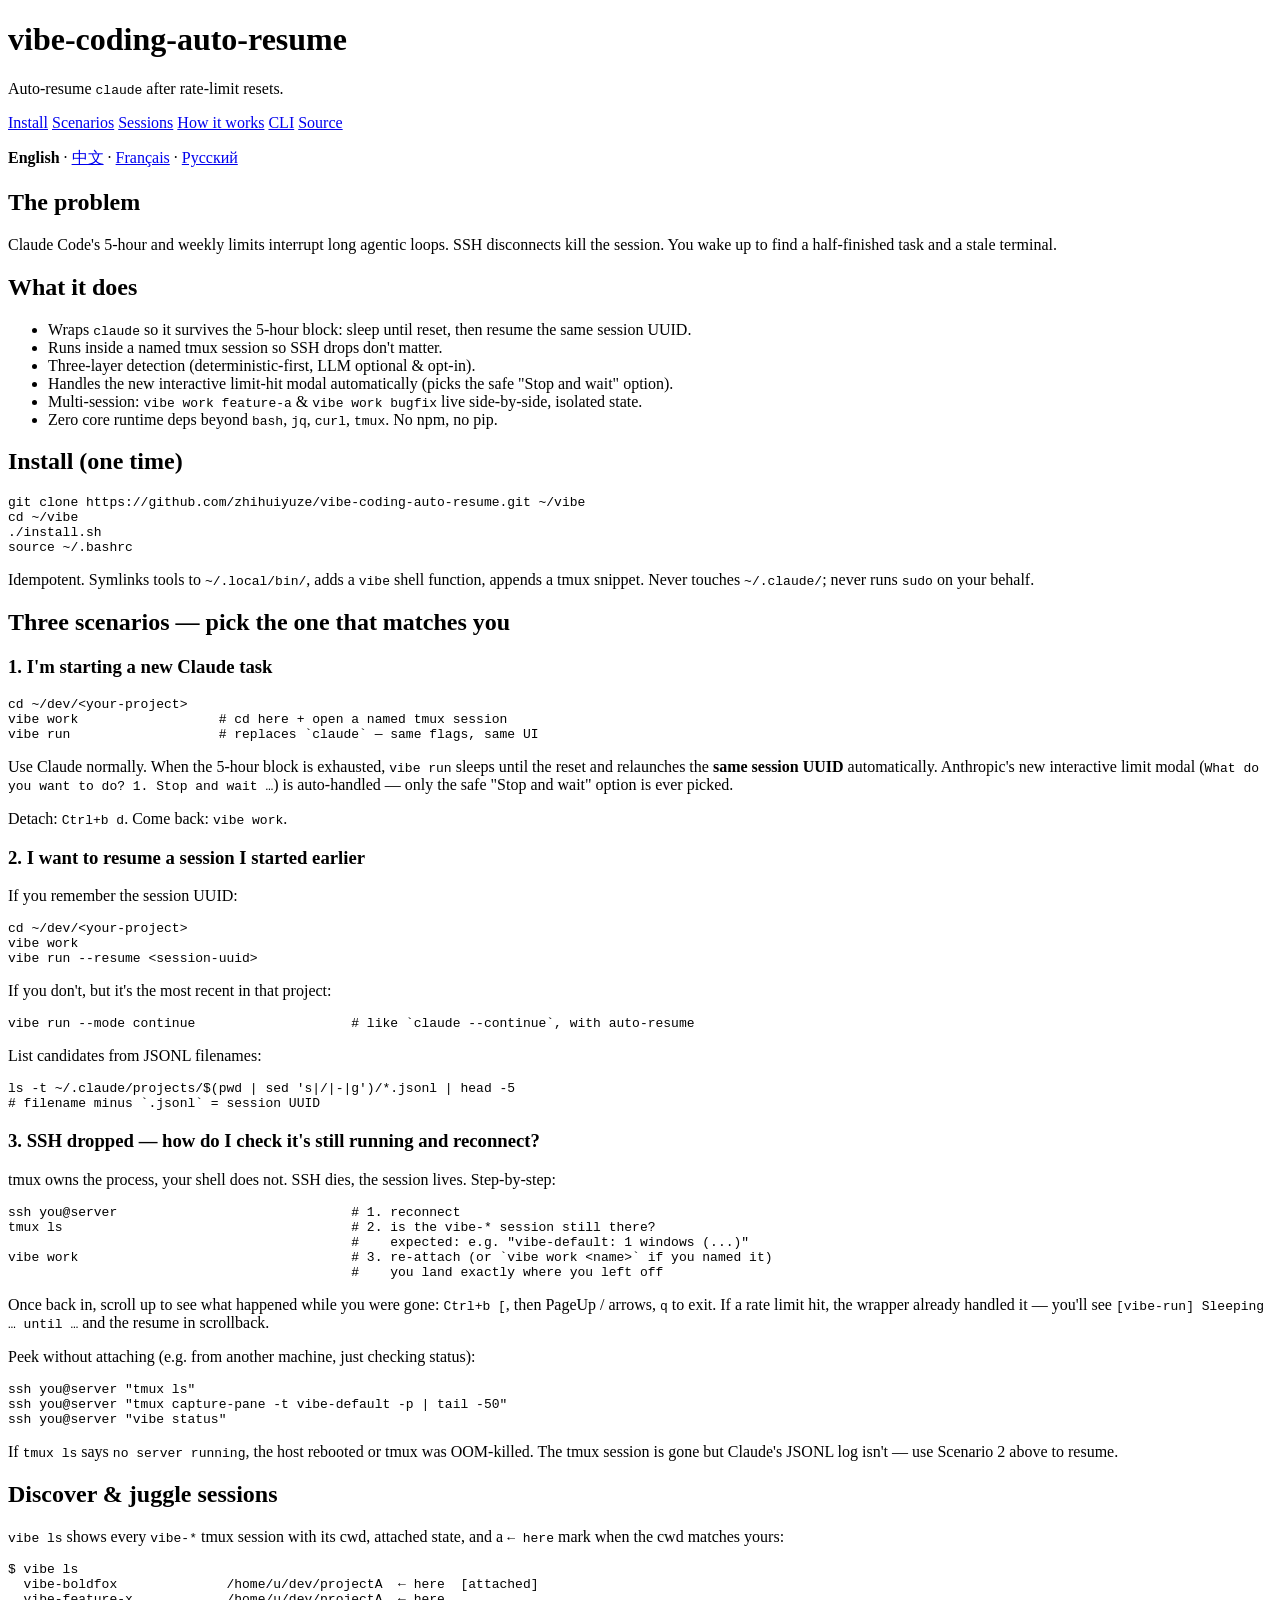
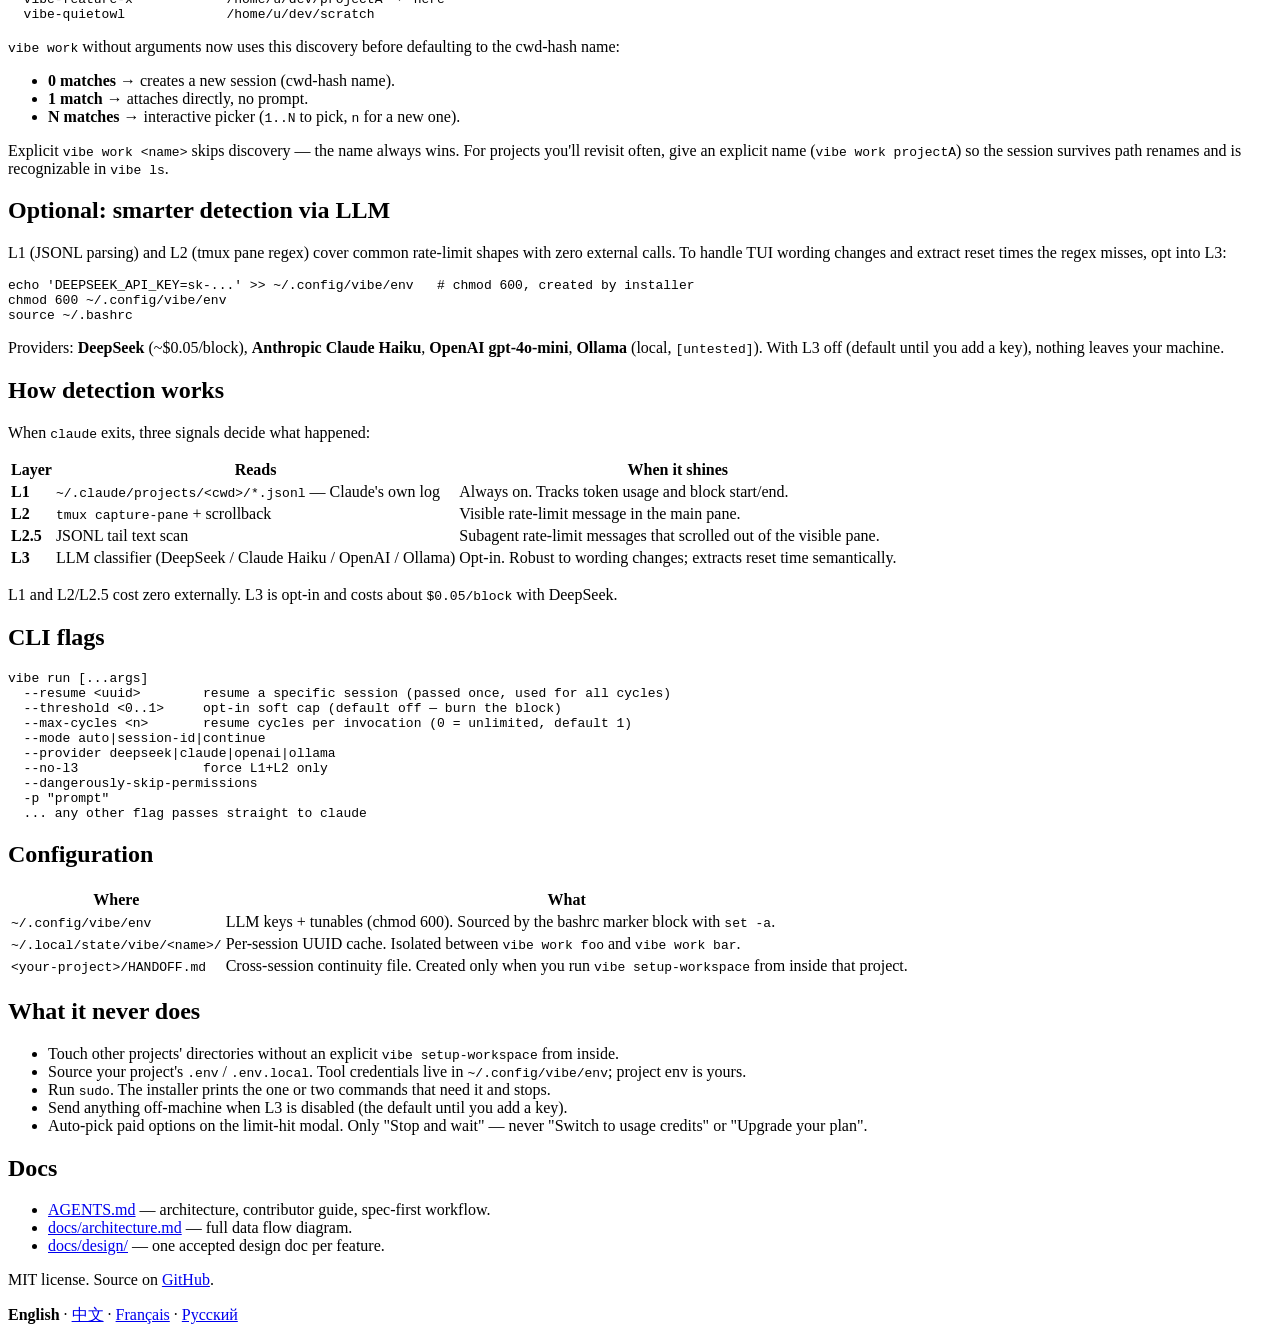
==== commit 758a47b2: "feat: vibe ls + smart vibe work picker (docs/design/011) Two related features mostly addressing the " ====
--- a/site/index.html
+++ b/site/index.html
@@ -57,6 +57,7 @@
   <nav>
     <a href="#install">Install</a>
     <a href="#scenarios">Scenarios</a>
+    <a href="#ls">Sessions</a>
     <a href="#how">How it works</a>
     <a href="#flags">CLI</a>
     <a href="https://github.com/zhihuiyuze/vibe-coding-auto-resume">Source</a>
@@ -128,6 +129,22 @@
   <p>If <code>tmux ls</code> says <code>no server running</code>, the host rebooted or tmux was OOM-killed. The tmux session is gone but Claude's JSONL log isn't — use Scenario 2 above to resume.</p>
 </section>
 
+<section id="ls">
+  <h2>Discover &amp; juggle sessions</h2>
+  <p><code>vibe ls</code> shows every <code>vibe-*</code> tmux session with its cwd, attached state, and a <code>← here</code> mark when the cwd matches yours:</p>
+<pre><code>$ vibe ls
+  vibe-boldfox              /home/u/dev/projectA  ← here  [attached]
+  vibe-feature-x            /home/u/dev/projectA  ← here
+  vibe-quietowl             /home/u/dev/scratch</code></pre>
+  <p><code>vibe work</code> without arguments now uses this discovery before defaulting to the cwd-hash name:</p>
+  <ul>
+    <li><strong>0 matches</strong> → creates a new session (cwd-hash name).</li>
+    <li><strong>1 match</strong> → attaches directly, no prompt.</li>
+    <li><strong>N matches</strong> → interactive picker (<code>1..N</code> to pick, <code>n</code> for a new one).</li>
+  </ul>
+  <p>Explicit <code>vibe work &lt;name&gt;</code> skips discovery — the name always wins. For projects you'll revisit often, give an explicit name (<code>vibe work projectA</code>) so the session survives path renames and is recognizable in <code>vibe ls</code>.</p>
+</section>
+
 <section id="llm">
   <h2>Optional: smarter detection via LLM</h2>
   <p>L1 (JSONL parsing) and L2 (tmux pane regex) cover common rate-limit shapes with zero external calls. To handle TUI wording changes and extract reset times the regex misses, opt into L3:</p>
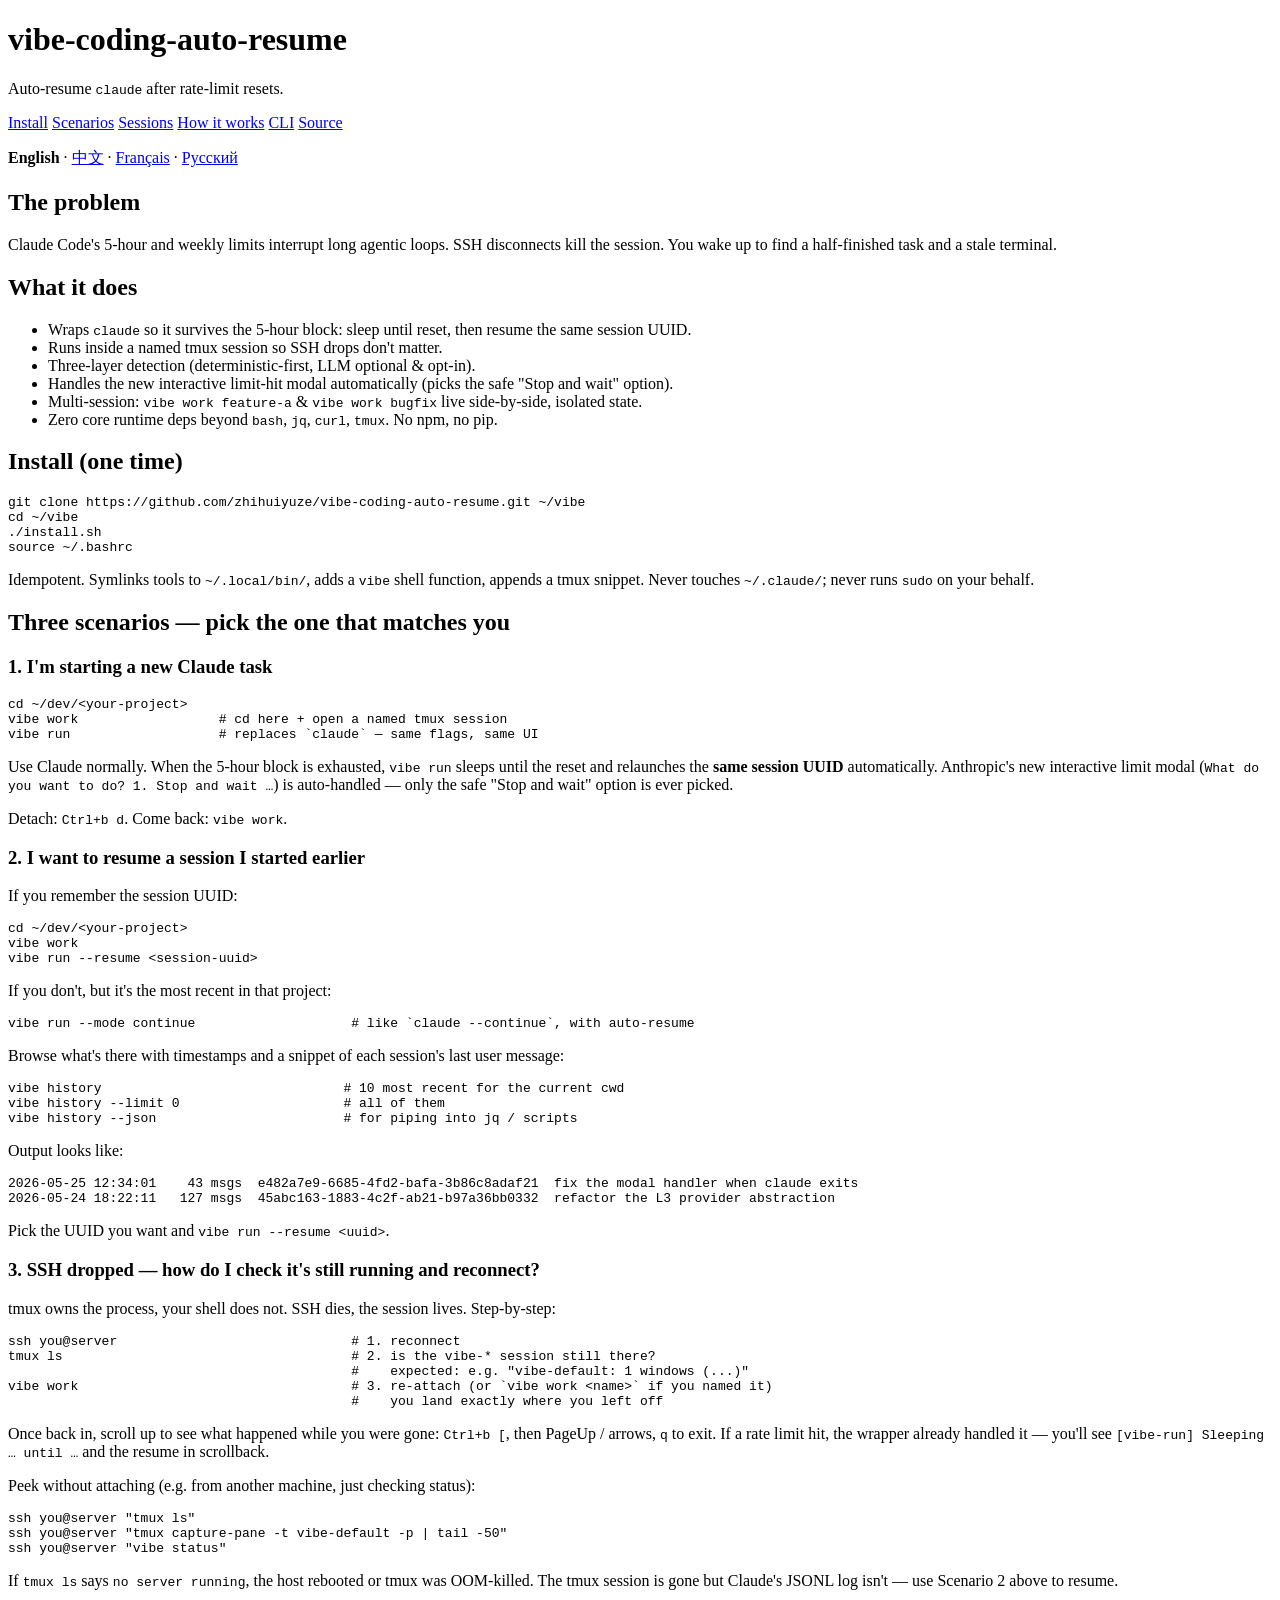
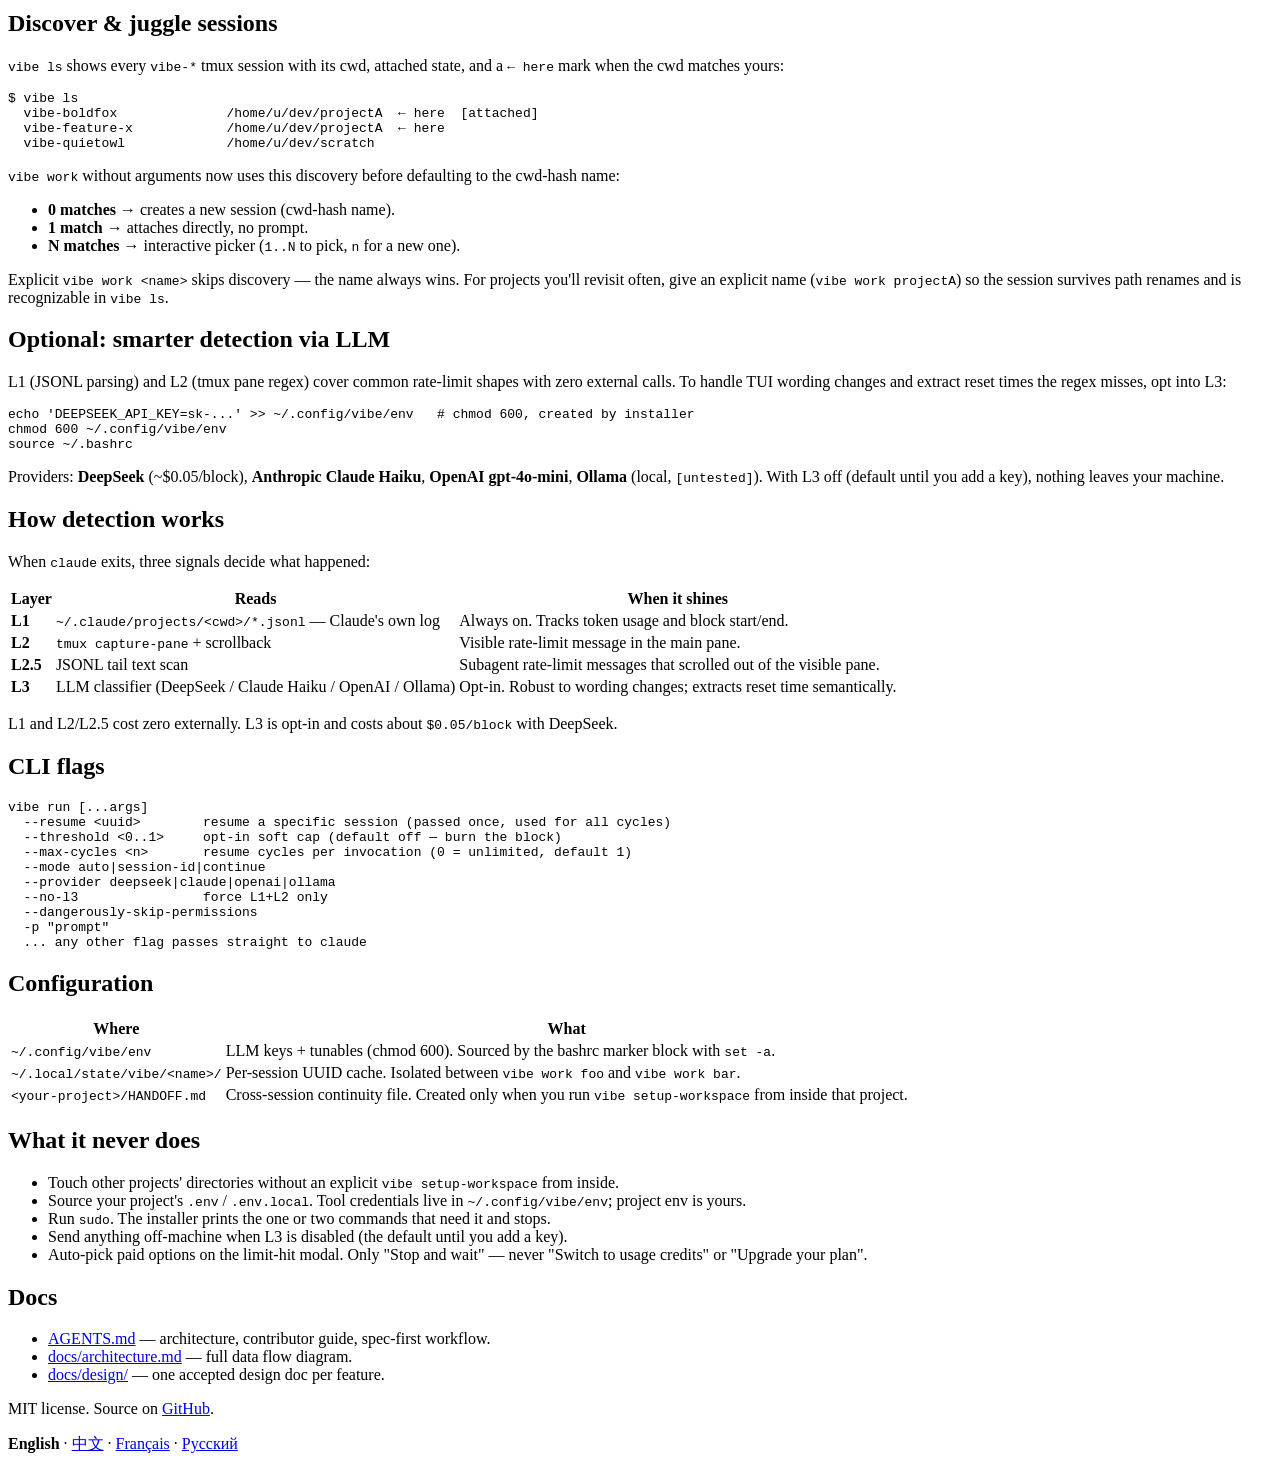
==== commit 24d3da16: "feat: vibe history — list past Claude sessions for the cwd (docs/design/012) A first-class command f" ====
--- a/site/index.html
+++ b/site/index.html
@@ -110,9 +110,14 @@
 vibe run --resume &lt;session-uuid&gt;</code></pre>
   <p>If you don't, but it's the most recent in that project:</p>
 <pre><code>vibe run --mode continue                    # like `claude --continue`, with auto-resume</code></pre>
-  <p>List candidates from JSONL filenames:</p>
-<pre><code>ls -t ~/.claude/projects/$(pwd | sed 's|/|-|g')/*.jsonl | head -5
-# filename minus `.jsonl` = session UUID</code></pre>
+  <p>Browse what's there with timestamps and a snippet of each session's last user message:</p>
+<pre><code>vibe history                               # 10 most recent for the current cwd
+vibe history --limit 0                     # all of them
+vibe history --json                        # for piping into jq / scripts</code></pre>
+  <p>Output looks like:</p>
+<pre><code>2026-05-25 12:34:01    43 msgs  e482a7e9-6685-4fd2-bafa-3b86c8adaf21  fix the modal handler when claude exits
+2026-05-24 18:22:11   127 msgs  45abc163-1883-4c2f-ab21-b97a36bb0332  refactor the L3 provider abstraction</code></pre>
+  <p>Pick the UUID you want and <code>vibe run --resume &lt;uuid&gt;</code>.</p>
 
   <h3>3. SSH dropped — how do I check it's still running and reconnect?</h3>
   <p>tmux owns the process, your shell does not. SSH dies, the session lives. Step-by-step:</p>
